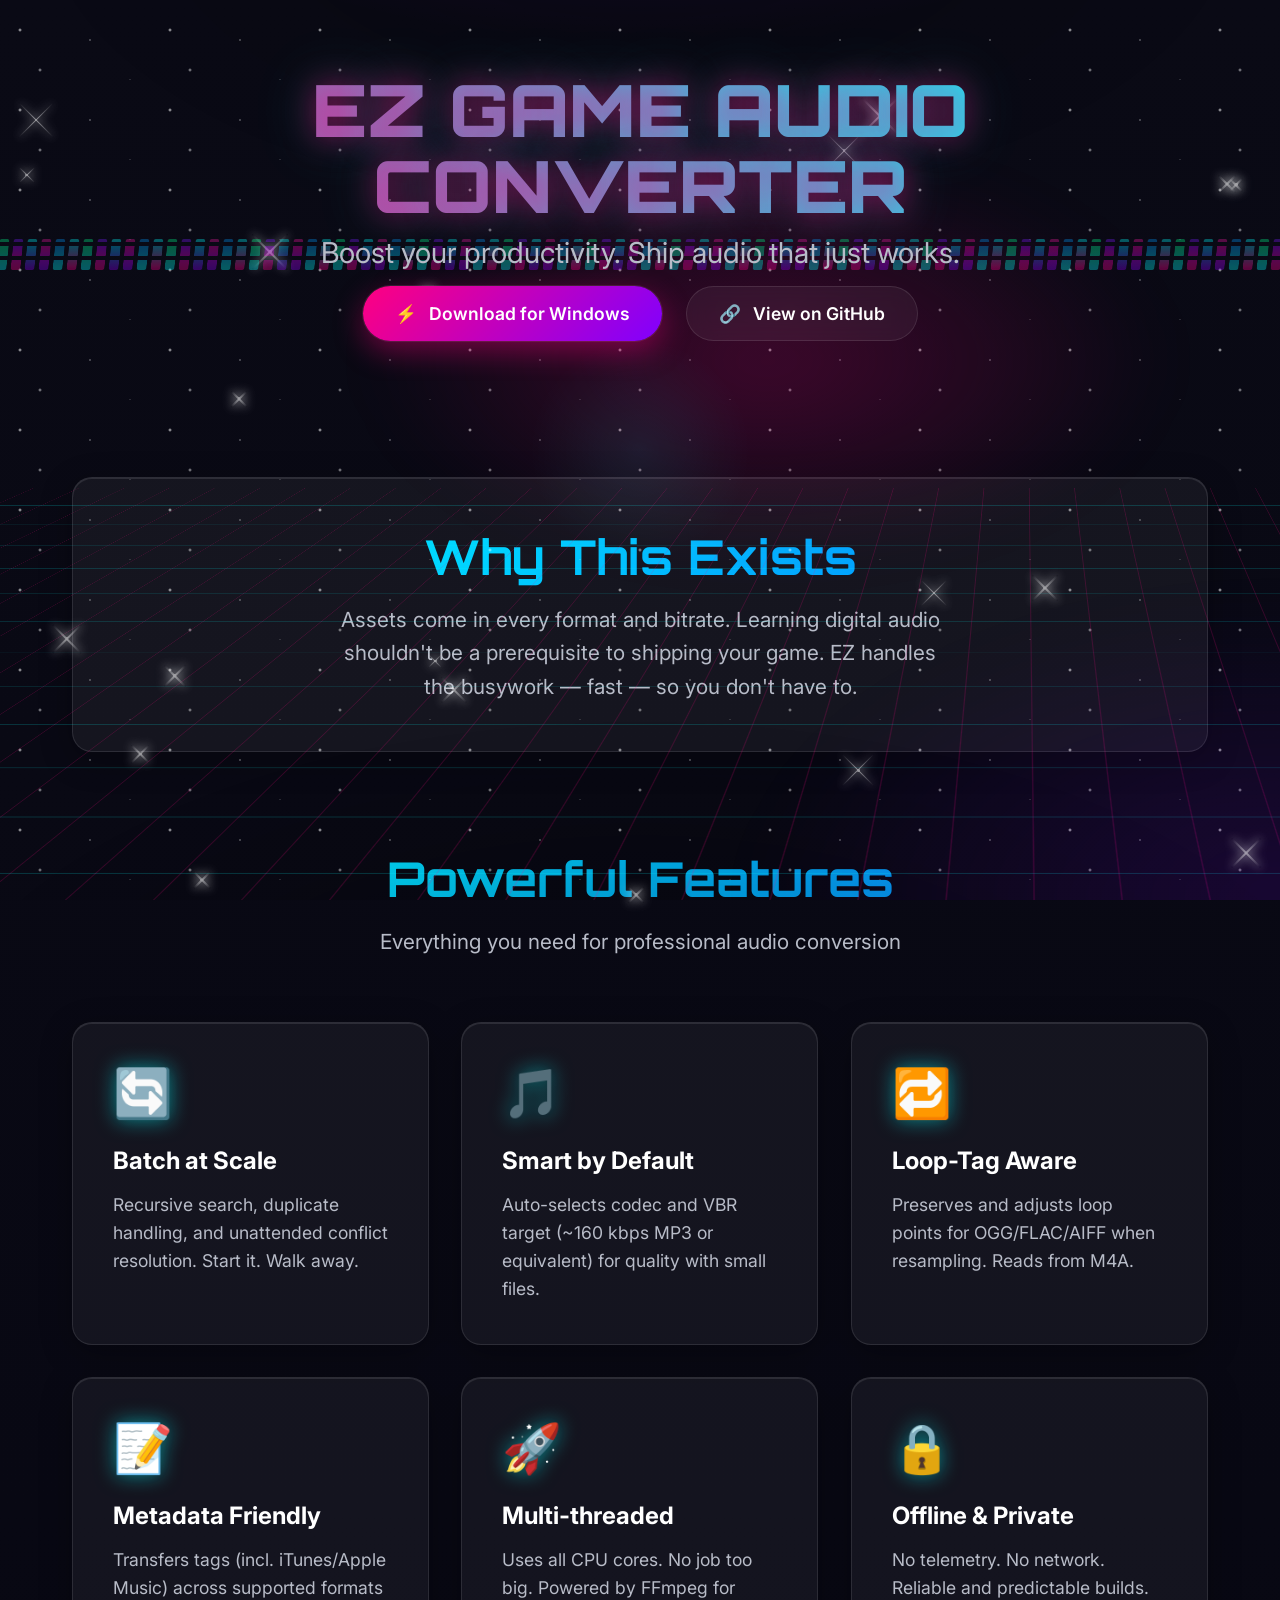
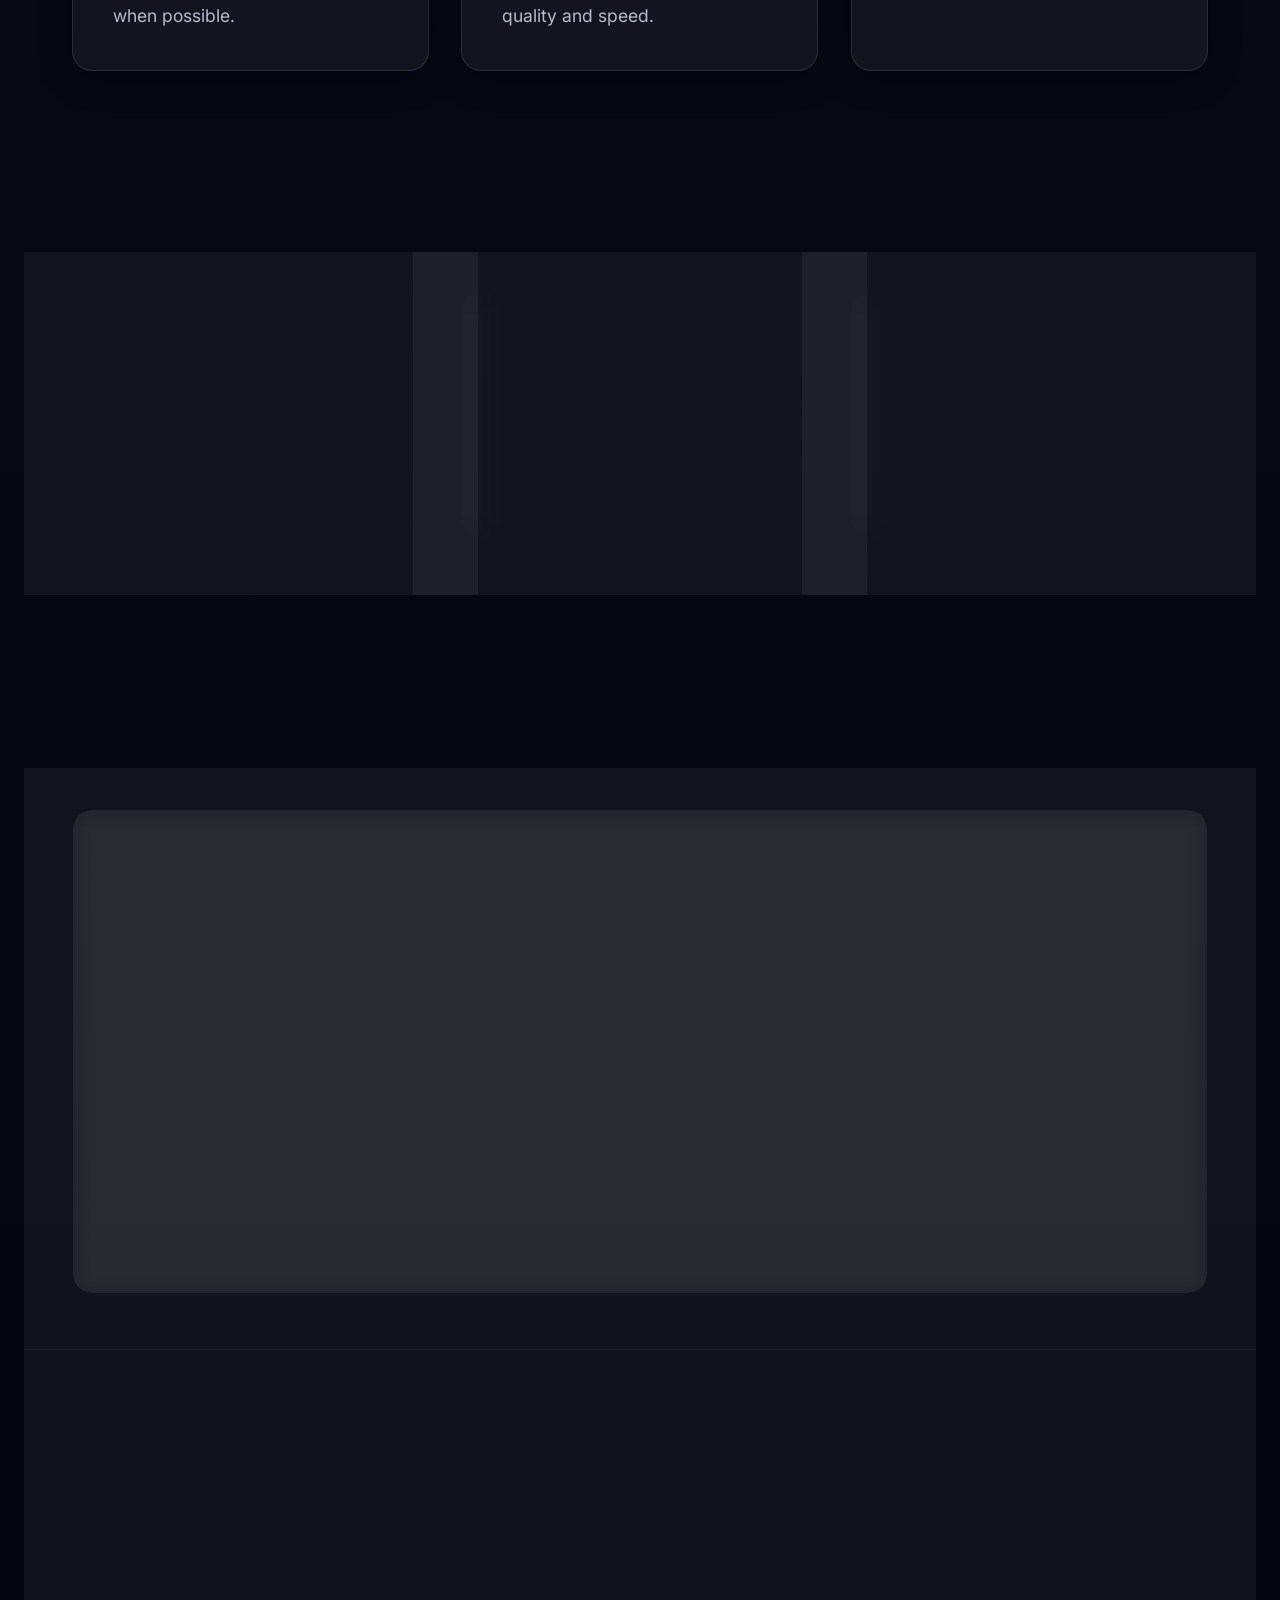
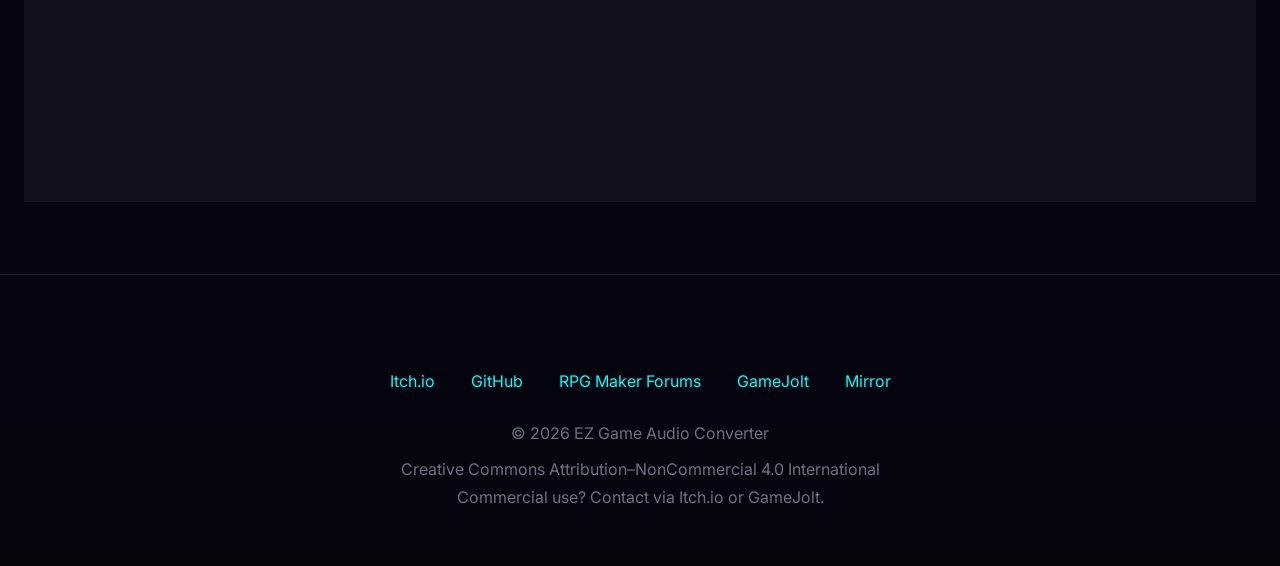
==== index.html @ c4ef1824 "up" ====
<!doctype html>
<html lang="en">
<head>
  <meta charset="utf-8">
  <meta name="viewport" content="width=device-width, initial-scale=1">
  <title>EZ Game Audio Converter — Free, Fast, Offline</title>
  <meta name="description" content="Free, offline audio converter for game devs. Smart codec/bitrate, loop-tag aware, metadata-safe. WAV, MP3, OGG (Opus/Vorbis), FLAC, AIFF, M4A.">
  <meta property="og:title" content="EZ Game Audio Converter">
  <meta property="og:description" content="Fast, offline audio converter with loop-tag and metadata support.">
  <meta property="og:type" content="website">
  <meta property="og:image" content="https://YOUR_USERNAME.github.io/YOUR_REPO/assets/hero.png">
  <meta name="twitter:card" content="summary_large_image">
  <link rel="stylesheet" href="style.css">

</head>
<body>
  <!-- Cosmic Background -->
  <div class="cosmic-bg">
    <div class="stars"></div>
    <div class="grid-lines"></div>
    <div class="aurora"></div>
  </div>

  <!-- Floating Particles -->
  <div class="particles" id="particles"></div>

  <!-- Hero Section -->
  <section class="hero">
    <div class="hero-content">
      <div class="title-wrap">
        <h1 class="logo">EZ GAME AUDIO<br>CONVERTER</h1>
        <p class="tagline">Boost your productivity. Ship audio that just works.</p>
        <div class="eq-bg" aria-hidden="true">
          <span></span><span></span><span></span><span></span><span></span><span></span><span></span>
          <span></span><span></span><span></span><span></span><span></span><span></span><span></span>
          <span></span><span></span><span></span><span></span><span></span><span></span><span></span>
          <span></span><span></span><span></span><span></span><span></span><span></span><span></span>
        </div>
      </div>
      <div class="cta-container">
        <a href="#" class="btn btn-primary"><span>⚡</span>Download for Windows</a>
        <a href="#" class="btn btn-secondary"><span>🔗</span>View on GitHub</a>
      </div>
    </div>
  </section>

  <!-- Main Content -->
  <main class="container">
    <!-- Why Section -->
    <section class="section">
      <div class="glass-container" style="padding: 3rem; text-align: center;">
        <h2 class="section-title">Why This Exists</h2>
        <p class="section-subtitle">Assets come in every format and bitrate. Learning digital audio shouldn't be a prerequisite to shipping your game. EZ handles the busywork — fast — so you don't have to.</p>
      </div>
    </section>

    <!-- Features -->
    <section class="section">
      <div class="section-header">
        <h2 class="section-title">Powerful Features</h2>
        <p class="section-subtitle">Everything you need for professional audio conversion</p>
      </div>
      
      <div class="feature-grid">
        <div class="feature-card glass-container">
          <span class="feature-icon">🔄</span>
          <h3 class="feature-title">Batch at Scale</h3>
          <p class="feature-description">Recursive search, duplicate handling, and unattended conflict resolution. Start it. Walk away.</p>
        </div>
        
        <div class="feature-card glass-container">
          <span class="feature-icon">🎵</span>
          <h3 class="feature-title">Smart by Default</h3>
          <p class="feature-description">Auto-selects codec and VBR target (~160 kbps MP3 or equivalent) for quality with small files.</p>
        </div>
        
        <div class="feature-card glass-container">
          <span class="feature-icon">🔁</span>
          <h3 class="feature-title">Loop-Tag Aware</h3>
          <p class="feature-description">Preserves and adjusts loop points for OGG/FLAC/AIFF when resampling. Reads from M4A.</p>
        </div>
        
        <div class="feature-card glass-container">
          <span class="feature-icon">📝</span>
          <h3 class="feature-title">Metadata Friendly</h3>
          <p class="feature-description">Transfers tags (incl. iTunes/Apple Music) across supported formats when possible.</p>
        </div>
        
        <div class="feature-card glass-container">
          <span class="feature-icon">🚀</span>
          <h3 class="feature-title">Multi-threaded</h3>
          <p class="feature-description">Uses all CPU cores. No job too big. Powered by FFmpeg for quality and speed.</p>
        </div>
        
        <div class="feature-card glass-container">
          <span class="feature-icon">🔒</span>
          <h3 class="feature-title">Offline & Private</h3>
          <p class="feature-description">No telemetry. No network. Reliable and predictable builds.</p>
        </div>
      </div>
    </section>

    <!-- Installation -->
    <section class="section">
      <div class="section-header">
        <h2 class="section-title">Install in 3 Steps</h2>
      </div>
      
      <div class="steps-container">
        <div class="step glass-container">
          <div class="step-number">1</div>
          <h3 class="step-title">Download</h3>
          <p class="step-description">Download the latest release from GitHub.</p>
        </div>
        
        <div class="step glass-container">
          <div class="step-number">2</div>
          <h3 class="step-title">Extract</h3>
          <p class="step-description">Extract <code>EZ-Game-Audio-Converter</code> to your desired location.</p>
        </div>
        
        <div class="step glass-container">
          <div class="step-number">3</div>
          <h3 class="step-title">Run</h3>
          <p class="step-description">Run <code>EZ-Game-Audio.exe</code> and start converting!</p>
        </div>
      </div>
    </section>

    <!-- Compatibility -->
    <section class="section">
      <div class="section-header">
        <h2 class="section-title">Engine Compatibility</h2>
        <p class="section-subtitle">Works with all major game engines</p>
      </div>
      
      <div class="table-container glass-container">
        <table class="compatibility-table">
          <thead>
            <tr><th>Engine</th><th>Supported Formats</th><th>Notes</th></tr>
          </thead>
          <tbody>
            <tr><td><strong>RPG Maker</strong></td><td>MP3, OGG (Opus/Vorbis), WAV, M4A, MIDI</td><td>MV/MZ play Opus; loop tags need plugin</td></tr>
            <tr><td><strong>Unity</strong></td><td>MPEG(1/2/3), OGG Vorbis, AIFF, MOD/IT/S3M/XM</td><td>See Unity documentation for details</td></tr>
            <tr><td><strong>Godot</strong></td><td>WAV, MP3, OGG Vorbis</td><td>Native support, excellent performance</td></tr>
            <tr><td><strong>Unreal</strong></td><td>WAV</td><td>Recommends 44.1k/22.05k sample rates</td></tr>
            <tr><td><strong>Ren'Py</strong></td><td>Opus, Vorbis, MP3/2, FLAC, AIFF/WAV</td><td>Excellent format support</td></tr>
            <tr><td><strong>Game Maker</strong></td><td>OGG Vorbis, MP3, WAV</td><td>Standard audio pipeline</td></tr>
          </tbody>
        </table>
      </div>
    </section>

    <!-- Technical Notes -->
    <section class="section">
      <div class="glass-container" style="padding: 3rem;">
        <h2 class="section-title">Technical Notes</h2>
        <div style="text-align: left; max-width: 800px; margin: 0 auto;">
          <ul style="color: var(--text-secondary); line-height: 1.8; list-style: none; padding: 0;">
            <li style="margin: 1rem 0; padding-left: 2rem; position: relative;"><span style="position: absolute; left: 0; color: var(--neon-cyan);">•</span> M4A uses AAC (lossy). For lossless, use WAV/FLAC.</li>
            <li style="margin: 1rem 0; padding-left: 2rem; position: relative;"><span style="position: absolute; left: 0; color: var(--neon-cyan);">•</span> WAV/AIFF: <code>pcm_s16le</code>. OGG: Vorbis by default; Opus when compatible.</li>
            <li style="margin: 1rem 0; padding-left: 2rem; position: relative;"><span style="position: absolute; left: 0; color: var(--neon-cyan);">•</span> All lossy formats use VBR for optimal quality/size ratio.</li>
            <li style="margin: 1rem 0; padding-left: 2rem; position: relative;"><span style="position: absolute; left: 0; color: var(--neon-cyan);">•</span> Loop tags: OGG/FLAC/AIFF supported. Reads from M4A; cannot write to M4A.</li>
          </ul>
        </div>
      </div>
    </section>
  </main>

  <!-- Footer -->
  <footer class="footer">
    <div class="container">
      <div class="footer-content">
        <div class="footer-links">
          <a href="#">Itch.io</a>
          <a href="#">GitHub</a>
          <a href="#">RPG Maker Forums</a>
          <a href="#">GameJolt</a>
          <a href="#">Mirror</a>
        </div>
        <p>&copy; <span id="year"></span> EZ Game Audio Converter</p>
        <p style="margin-top: 1rem; color: var(--text-muted);">Creative Commons Attribution–NonCommercial 4.0 International</p>
        <p style="margin-top: 0.5rem; color: var(--text-muted);">Commercial use? Contact via Itch.io or GameJolt.</p>
      </div>
    </div>
  </footer>

  <script src="script.js"></script>
</body>
</html>
---- style.css ----
@import url("https://fonts.googleapis.com/css2?family=Orbitron:wght@400;700;900&family=Inter:wght@300;400;500;600;700&display=swap");

:root {
  --bg-primary: #050510;
  --bg-secondary: #0a0a15;
  --bg-tertiary: #0f0f1a;
  --text-primary: #ffffff;
  --text-secondary: #b8bcc8;
  --text-muted: #6b7280;
  --neon-pink: #ff0080;
  --neon-cyan: #00ffff;
  --neon-purple: #8000ff;
  --neon-blue: #0080ff;
  --neon-green: #00ff80;
  --glass-bg: rgba(255, 255, 255, 0.05);
  --glass-border: rgba(255, 255, 255, 0.1);
  --shadow-glow: 0 0 30px rgba(255, 0, 128, 0.3);
  --shadow-intense: 0 0 60px rgba(0, 255, 255, 0.2);
  color-scheme: dark;
}

* {
  box-sizing: border-box;
  margin: 0;
  padding: 0;
}

html,
body {
  font-family: "Inter", -apple-system, BlinkMacSystemFont, sans-serif;
  background: radial-gradient(
      1200px 700px at 50% -10%,
      rgba(128, 0, 255, 0.28),
      transparent 60%
    ),
    radial-gradient(
      1200px 700px at 10% 120%,
      rgba(255, 0, 128, 0.16),
      transparent 60%
    ),
    radial-gradient(
      1000px 600px at 90% 120%,
      rgba(0, 255, 255, 0.18),
      transparent 60%
    ),
    linear-gradient(180deg, var(--bg-secondary), var(--bg-primary));
  color: var(--text-primary);
  overflow-x: hidden;
  scroll-behavior: smooth;
}

/* Star speckle overlay */
body::before {
  content: "";
  position: fixed;
  inset: 0;
  pointer-events: none;
  z-index: 0;
  background-image: radial-gradient(
      1px 1px at 12% 18%,
      rgba(255, 255, 255, 0.12),
      transparent 60%
    ),
    radial-gradient(
      1px 1px at 28% 72%,
      rgba(255, 255, 255, 0.1),
      transparent 60%
    ),
    radial-gradient(
      1px 1px at 44% 30%,
      rgba(255, 255, 255, 0.09),
      transparent 60%
    ),
    radial-gradient(
      1px 1px at 63% 64%,
      rgba(255, 255, 255, 0.1),
      transparent 60%
    ),
    radial-gradient(
      1px 1px at 77% 22%,
      rgba(255, 255, 255, 0.12),
      transparent 60%
    ),
    radial-gradient(
      1px 1px at 86% 78%,
      rgba(255, 255, 255, 0.09),
      transparent 60%
    ),
    radial-gradient(
      1px 1px at 8% 58%,
      rgba(255, 255, 255, 0.09),
      transparent 60%
    ),
    radial-gradient(
      1px 1px at 92% 42%,
      rgba(255, 255, 255, 0.12),
      transparent 60%
    );
  opacity: 0.5;
}

/* Subtle vignette */
body::after {
  content: "";
  position: fixed;
  inset: 0;
  pointer-events: none;
  z-index: 1;
  background: radial-gradient(
      1200px 600px at 50% 120%,
      rgba(0, 0, 0, 0.35),
      transparent 60%
    ),
    radial-gradient(
      1000px 500px at 50% -10%,
      rgba(0, 0, 0, 0.25),
      transparent 60%
    );
}

/* Animated Background System */
.cosmic-bg {
  position: fixed;
  top: 0;
  left: 0;
  width: 100vw;
  height: 100vh;
  z-index: 2;
  overflow: hidden;
  pointer-events: none; /* don't block hover/clicks on content */
}

.stars {
  position: absolute;
  width: 100%;
  height: 100%;
  background: radial-gradient(2px 2px at 20px 30px, #ffffff, transparent),
    radial-gradient(2px 2px at 40px 70px, rgba(255, 255, 255, 0.8), transparent),
    radial-gradient(1px 1px at 90px 40px, #ffffff, transparent),
    radial-gradient(
      1px 1px at 130px 80px,
      rgba(255, 255, 255, 0.6),
      transparent
    ),
    radial-gradient(2px 2px at 160px 30px, #ffffff, transparent);
  background-repeat: repeat;
  background-size: 150px 80px;
  animation: sparkle 20s linear infinite;
  opacity: 0.8;
}

/* Twinkling Stars Layer */
.twinkle-layer {
  position: fixed;
  inset: 0;
  pointer-events: none;
  z-index: 2;
}
.twinkle-star {
  position: absolute;
  width: 2.5px;
  height: 2.5px;
  border-radius: 50%;
  background: rgba(255, 255, 255, 0.9);
  box-shadow: 0 0 10px rgba(255, 255, 255, 0.95),
    0 0 24px rgba(0, 255, 255, 0.75), 0 0 40px rgba(255, 0, 128, 0.35);
  opacity: 0.6;
  animation: twinkle 3.2s ease-in-out infinite alternate;
  filter: drop-shadow(0 0 6px rgba(255, 255, 255, 0.7));
}
.twinkle-star::before,
.twinkle-star::after {
  content: "";
  position: absolute;
  left: 50%;
  top: 50%;
  transform: translate(-50%, -50%) rotate(45deg);
  width: var(--glare-len, 26px);
  height: var(--glare-thick, 1.2px);
  border-radius: 2px;
  background: linear-gradient(
    90deg,
    rgba(255, 255, 255, 0),
    rgba(255, 255, 255, 0.95),
    rgba(255, 255, 255, 0)
  );
  box-shadow: 0 0 8px rgba(255, 255, 255, 0.7);
  pointer-events: none;
}
.twinkle-star::after {
  transform: translate(-50%, -50%) rotate(135deg);
}
/* Comets */
.comet {
  position: fixed;
  left: 0;
  top: 0;
  width: 6px;
  height: 6px;
  border-radius: 50%;
  background: radial-gradient(
    circle,
    rgba(255, 255, 255, 1) 0%,
    rgba(0, 255, 255, 0.95) 50%,
    rgba(255, 255, 255, 0) 70%
  );
  box-shadow: 0 0 18px rgba(0, 255, 255, 0.95), 0 0 34px rgba(255, 0, 128, 0.7);
  filter: blur(0.15px);
  pointer-events: none;
  mix-blend-mode: screen;
  z-index: 3;
  opacity: 0;
  will-change: transform, opacity;
  transform-origin: center center;
}
.comet::after {
  content: "";
  position: absolute;
  right: 100%;
  top: 50%;
  height: 2px;
  width: var(--tail, 240px);
  transform: translateY(-50%);
  background: linear-gradient(
    90deg,
    rgba(255, 255, 255, 0),
    rgba(0, 255, 255, 0.95),
    rgba(255, 0, 128, 0.6),
    rgba(0, 0, 0, 0)
  );
  filter: blur(2px);
}
.comet::before {
  content: "";
  position: absolute;
  right: 100%;
  top: 50%;
  height: 3px;
  width: calc(var(--tail, 240px) * 0.55);
  transform: translateY(-50%);
  background: linear-gradient(
    90deg,
    rgba(255, 255, 255, 0),
    rgba(255, 255, 255, 0.5),
    rgba(0, 255, 255, 0.35),
    rgba(0, 0, 0, 0)
  );
  filter: blur(3px);
}

.grid-lines {
  position: absolute;
  width: 160%;
  height: 140%;
  background-image: linear-gradient(
      rgba(0, 255, 255, 0.18) 1px,
      transparent 1px
    ),
    linear-gradient(90deg, rgba(255, 0, 128, 0.18) 1px, transparent 1px);
  background-size: 60px 60px;
  transform: perspective(1000px) rotateX(60deg) translateY(20%) translateX(-20%);
  animation: grid-flow 30s linear infinite;
  will-change: transform;
}

.aurora {
  position: absolute;
  width: 200%;
  height: 200%;
  background: radial-gradient(
      ellipse 800px 400px at 30% 20%,
      rgba(255, 0, 128, 0.22),
      transparent 50%
    ),
    radial-gradient(
      ellipse 600px 300px at 70% 80%,
      rgba(0, 255, 255, 0.18),
      transparent 50%
    ),
    radial-gradient(
      ellipse 900px 500px at 50% 50%,
      rgba(128, 0, 255, 0.14),
      transparent 60%
    );
  animation: aurora-dance 40s ease-in-out infinite;
  filter: blur(32px);
  will-change: transform;
}

/* Floating Particles */
.particles {
  position: fixed;
  width: 100%;
  height: 100%;
  z-index: -5;
  pointer-events: none;
}
.particle {
  position: absolute;
  width: 4px;
  height: 4px;
  background: var(--neon-cyan);
  border-radius: 50%;
  box-shadow: 0 0 10px var(--neon-cyan);
  animation: float 20s infinite linear;
}
.particle:nth-child(2n) {
  background: var(--neon-pink);
  box-shadow: 0 0 10px var(--neon-pink);
}
.particle:nth-child(3n) {
  background: var(--neon-purple);
  box-shadow: 0 0 10px var(--neon-purple);
}

/* Comets */
.comet {
  position: fixed;
  left: 0;
  top: 0;
  width: 4px;
  height: 4px;
  border-radius: 50%;
  background: radial-gradient(
    circle,
    rgba(255, 255, 255, 1) 0%,
    rgba(0, 255, 255, 0.9) 50%,
    rgba(255, 255, 255, 0) 70%
  );
  box-shadow: 0 0 14px rgba(0, 255, 255, 0.9), 0 0 28px rgba(255, 0, 128, 0.6);
  filter: blur(0.15px);
  pointer-events: none;
  mix-blend-mode: screen;
  z-index: 2;
  opacity: 0;
}
.comet::after {
  content: "";
  position: absolute;
  right: 100%;
  top: 50%;
  height: 2px;
  width: 160px;
  transform: translateY(-50%);
  background: linear-gradient(
    90deg,
    rgba(255, 255, 255, 0),
    rgba(0, 255, 255, 0.9),
    rgba(255, 0, 128, 0.5),
    rgba(0, 0, 0, 0)
  );
  filter: blur(2px);
}

/* Glass Morphism Containers */
.glass-container {
  background: var(--glass-bg);
  backdrop-filter: blur(20px) saturate(180%);
  border: 1px solid var(--glass-border);
  border-radius: 20px;
  box-shadow: 0 8px 32px rgba(0, 0, 0, 0.3),
    inset 0 1px 0 rgba(255, 255, 255, 0.1);
}

/* Hero Section */
.hero {
  position: relative;
  min-height: auto;
  display: flex;
  align-items: center;
  justify-content: center;
  text-align: center;
  overflow: hidden;
  padding: clamp(1.5rem, 4vw, 3rem) 0 1.5rem;
}
.hero-content {
  position: relative;
  z-index: 5;
  max-width: 900px;
  padding: 1rem;
}

.logo {
  font-family: "Orbitron", monospace;
  font-size: clamp(2rem, 7vw, 4.5rem);
  font-weight: 900;
  position: relative;
  background: linear-gradient(
    45deg,
    var(--neon-pink),
    var(--neon-cyan),
    var(--neon-purple)
  );
  background-size: 300% 300%;
  -webkit-background-clip: text;
  background-clip: text;
  -webkit-text-fill-color: transparent;
  animation: gradient-shift 4s ease-in-out infinite;
  text-shadow: 0 0 30px rgba(255, 0, 128, 0.5), 0 0 60px rgba(0, 255, 255, 0.3);
  margin-bottom: 0;
  padding: 0.5rem 1rem;
  line-height: 1.05;
}

/* EQ bars */
.title-wrap {
  position: relative;
  display: inline-block;
  padding: 0;
  isolation: isolate;
}
.title-wrap .logo,
.title-wrap .tagline {
  position: relative;
  z-index: 2;
}
.eq-bg {
  z-index: 1;
}
.eq-bg {
  justify-content: center;
  gap: 4px;
  inset: unset;
  position: absolute;
  left: 50%;
  bottom: 0;
  transform: translateX(-50%);
  width: 100vw;
  height: clamp(80px, 12vw, 140px);
  display: flex;
  align-items: flex-end;
  opacity: 0.33;
  filter: saturate(1.2);
}
.eq-bg::before {
  content: "";
  position: absolute;
  inset: 0;
  pointer-events: none;
  opacity: 0.18;
  mix-blend-mode: screen;
  background: repeating-linear-gradient(
    to top,
    rgba(255, 255, 255, 0.06) 0 2px,
    transparent 2px 6px
  );
}

.eq-bg span {
  flex: 0 0 auto;
  width: 10px;
  height: 22%;
  border-radius: 2px;
  position: relative;
  background: linear-gradient(180deg, var(--neon-cyan), var(--neon-pink));
  box-shadow: 0 0 14px rgba(0, 255, 255, 0.55), 0 0 28px rgba(128, 0, 255, 0.35),
    0 0 42px rgba(255, 0, 128, 0.25);
  -webkit-mask: repeating-linear-gradient(
    to top,
    #000 0 10px,
    transparent 10px 14px
  );
  mask: repeating-linear-gradient(to top, #000 0 10px, transparent 10px 14px);
  transform: skewX(-6deg);
  --dur: 1.25s;
  --delay: 0s;
  --peak: 100%;
  animation: eqBounce var(--dur) ease-in-out infinite;
  animation-delay: var(--delay);
}

/* LED color variety */
.eq-bg span:nth-child(6n + 1) {
  background: linear-gradient(180deg, var(--neon-cyan), var(--neon-purple));
}
.eq-bg span:nth-child(6n + 2) {
  background: linear-gradient(180deg, var(--neon-pink), var(--neon-purple));
}
.eq-bg span:nth-child(6n + 3) {
  background: linear-gradient(180deg, var(--neon-blue), var(--neon-cyan));
}
.eq-bg span:nth-child(6n + 4) {
  background: linear-gradient(180deg, var(--neon-cyan), var(--neon-pink));
}
.eq-bg span:nth-child(6n + 5) {
  background: linear-gradient(180deg, var(--neon-green), var(--neon-cyan));
}
.eq-bg span:nth-child(6n + 6) {
  background: linear-gradient(180deg, var(--neon-purple), var(--neon-pink));
}

/* Speed/peak variation */
.eq-bg span:nth-child(4n + 1) {
  --dur: 1.05s;
  --delay: -0.1s;
  --peak: 92%;
}
.eq-bg span:nth-child(4n + 2) {
  --dur: 1.3s;
  --delay: -0.35s;
  --peak: 100%;
}
.eq-bg span:nth-child(4n + 3) {
  --dur: 1.55s;
  --delay: -0.55s;
  --peak: 82%;
}
.eq-bg span:nth-child(4n + 4) {
  --dur: 1.2s;
  --delay: -0.2s;
  --peak: 110%;
}
.eq-bg span:nth-child(-n + 3),
.eq-bg span:nth-last-child(-n + 3) {
  --peak: 70%;
}

/* Peak LED cap */
.eq-bg span::after {
  content: "";
  position: absolute;
  top: -4px;
  left: 50%;
  transform: translateX(-50%);
  width: 8px;
  height: 4px;
  border-radius: 2px;
  background: #00ffff;
  box-shadow: 0 0 10px #00ffff, 0 0 20px rgba(0, 255, 255, 0.6);
  opacity: 0.9;
}

.tagline {
  font-size: clamp(1.2rem, 3vw, 1.8rem);
  color: var(--text-secondary);
  margin-bottom: 1.25rem;
}
.title-wrap .tagline {
  margin-top: 0.25rem;
  margin-bottom: 0;
}

.cta-container {
  display: flex;
  gap: 1.5rem;
  justify-content: center;
  flex-wrap: wrap;
  margin-top: 1rem;
  margin-bottom: 0;
}

.btn {
  display: inline-flex;
  align-items: center;
  gap: 0.75rem;
  padding: 1rem 2rem;
  border-radius: 50px;
  font-weight: 600;
  text-decoration: none;
  transition: all 0.3s cubic-bezier(0.4, 0, 0.2, 1);
  position: relative;
  overflow: hidden;
  border: none;
  cursor: pointer;
  font-size: 1.1rem;
}
.btn::before {
  content: "";
  position: absolute;
  top: 0;
  left: -100%;
  width: 100%;
  height: 100%;
  background: linear-gradient(
    90deg,
    transparent,
    rgba(255, 255, 255, 0.2),
    transparent
  );
  transition: left 0.5s;
}
.btn:hover::before {
  left: 100%;
}

.btn-primary {
  background: linear-gradient(135deg, var(--neon-pink), var(--neon-purple));
  color: white;
  box-shadow: 0 10px 30px rgba(255, 0, 128, 0.4),
    0 0 0 1px rgba(255, 255, 255, 0.1);
  transform: translateY(0);
}
.btn-primary:hover {
  transform: translateY(-3px) scale(1.05);
  box-shadow: 0 20px 40px rgba(255, 0, 128, 0.6),
    0 0 0 1px rgba(255, 255, 255, 0.2);
}

.btn-secondary {
  background: var(--glass-bg);
  color: var(--text-primary);
  border: 1px solid var(--glass-border);
  backdrop-filter: blur(10px);
}
.btn-secondary:hover {
  transform: translateY(-3px);
  background: rgba(255, 255, 255, 0.1);
  box-shadow: 0 10px 30px rgba(0, 255, 255, 0.3);
}

/* Main Content */
.container {
  max-width: 1200px;
  margin: 0 auto;
  padding: 0 2rem;
}
.section {
  margin: 6rem 0;
  position: relative;
}
.section-header {
  text-align: center;
  margin-bottom: 4rem;
}
.section-title {
  font-family: "Orbitron", monospace;
  font-size: clamp(2rem, 5vw, 3rem);
  font-weight: 700;
  background: linear-gradient(135deg, var(--neon-cyan), var(--neon-blue));
  -webkit-background-clip: text;
  background-clip: text;
  -webkit-text-fill-color: transparent;
  margin-bottom: 1rem;
}
.section-subtitle {
  font-size: 1.3rem;
  color: var(--text-secondary);
  max-width: 600px;
  margin: 0 auto;
  line-height: 1.6;
}

/* Feature Grid */
.feature-grid {
  display: grid;
  grid-template-columns: repeat(auto-fit, minmax(350px, 1fr));
  gap: 2rem;
  margin: 4rem 0;
  perspective: 1000px;
}
.feature-card {
  position: relative;
  padding: 2.5rem;
  transition: all 0.4s cubic-bezier(0.4, 0, 0.2, 1);
  cursor: pointer;
  overflow: hidden;
  transform-style: preserve-3d;
  will-change: transform;
  --rx: 0deg; /* set by JS */
  --ry: 0deg; /* set by JS */
  transform: rotateX(var(--rx)) rotateY(var(--ry));
  transform-origin: center center;
}
.feature-card::before {
  content: "";
  position: absolute;
  top: 0;
  left: 0;
  right: 0;
  bottom: 0;
  background: linear-gradient(
    135deg,
    rgba(255, 0, 128, 0.1),
    rgba(0, 255, 255, 0.1)
  );
  opacity: 0;
  transition: opacity 0.3s ease;
  z-index: -1;
}
.feature-card:hover::before {
  opacity: 1;
}
.feature-card:hover {
  transform: rotateX(var(--rx)) rotateY(var(--ry)) translateY(-10px) scale(1.02);
  box-shadow: 0 20px 40px rgba(0, 0, 0, 0.4), 0 0 30px rgba(255, 0, 128, 0.3);
}
.feature-icon {
  font-size: 3rem;
  margin-bottom: 1.5rem;
  display: block;
  filter: drop-shadow(0 0 10px rgba(0, 255, 255, 0.5));
}
.feature-title {
  font-size: 1.5rem;
  font-weight: 700;
  margin-bottom: 1rem;
  color: var(--text-primary);
}
.feature-description {
  color: var(--text-secondary);
  line-height: 1.6;
  font-size: 1.1rem;
}

/* Installation Steps */
.steps-container {
  display: grid;
  grid-template-columns: repeat(auto-fit, minmax(300px, 1fr));
  gap: 2rem;
  margin: 4rem 0;
}
.step {
  position: relative;
  padding: 2rem;
  text-align: center;
}
.step-number {
  display: inline-flex;
  align-items: center;
  justify-content: center;
  width: 60px;
  height: 60px;
  border-radius: 50%;
  background: linear-gradient(135deg, var(--neon-purple), var(--neon-pink));
  color: white;
  font-size: 1.5rem;
  font-weight: 700;
  margin-bottom: 1.5rem;
  box-shadow: 0 0 20px rgba(128, 0, 255, 0.5);
}
.step-title {
  font-size: 1.3rem;
  font-weight: 600;
  margin-bottom: 1rem;
  color: var(--text-primary);
}
.step-description {
  color: var(--text-secondary);
  line-height: 1.6;
}

/* Compatibility Table */
.table-container {
  margin: 4rem 0;
  overflow: hidden;
  border-radius: 20px;
}
.compatibility-table {
  width: 100%;
  border-collapse: collapse;
  background: var(--glass-bg);
  backdrop-filter: blur(10px);
}
.compatibility-table th,
.compatibility-table td {
  padding: 1.5rem;
  text-align: left;
  border-bottom: 1px solid rgba(255, 255, 255, 0.1);
}
.compatibility-table th {
  background: linear-gradient(
    135deg,
    rgba(255, 0, 128, 0.2),
    rgba(0, 255, 255, 0.2)
  );
  font-weight: 700;
  color: var(--text-primary);
}
.compatibility-table td {
  color: var(--text-secondary);
}
.compatibility-table tr:hover {
  background: rgba(255, 255, 255, 0.05);
}

/* Code Blocks */
code {
  background: linear-gradient(
    135deg,
    rgba(255, 0, 128, 0.1),
    rgba(128, 0, 255, 0.1)
  );
  color: var(--neon-cyan);
  padding: 0.3rem 0.6rem;
  border-radius: 8px;
  font-family: "JetBrains Mono", "Fira Code", monospace;
  border: 1px solid rgba(0, 255, 255, 0.2);
  box-shadow: 0 0 10px rgba(0, 255, 255, 0.1);
}

/* Footer */
.footer {
  margin-top: 8rem;
  padding: 4rem 0;
  text-align: center;
  border-top: 1px solid rgba(255, 255, 255, 0.1);
  background: linear-gradient(180deg, transparent, rgba(0, 0, 0, 0.3));
}
.footer-content {
  color: var(--text-muted);
}
.footer-links {
  margin: 2rem 0;
}
.footer-links a {
  color: var(--neon-cyan);
  text-decoration: none;
  margin: 0 1rem;
  transition: all 0.3s ease;
}
.footer-links a:hover {
  color: var(--neon-pink);
  text-shadow: 0 0 10px var(--neon-pink);
}

/* Animations */
@keyframes sparkle {
  0% {
    transform: translateY(0) translateX(0);
  }
  100% {
    transform: translateY(-100px) translateX(-50px);
  }
}

@keyframes twinkle {
  0% {
    opacity: 0.2;
    transform: scale(0.8);
    filter: drop-shadow(0 0 0px rgba(255, 255, 255, 0.3));
  }
  50% {
    opacity: 0.9;
    transform: scale(1.6);
    filter: drop-shadow(0 0 8px rgba(255, 255, 255, 0.9));
  }
  100% {
    opacity: 0.3;
    transform: scale(1);
    filter: drop-shadow(0 0 2px rgba(255, 255, 255, 0.5));
  }
}

@keyframes comet-fade {
  0% {
    opacity: 0;
  }
  10% {
    opacity: 1;
  }
  90% {
    opacity: 1;
  }
  100% {
    opacity: 0;
  }
}

@keyframes grid-flow {
  0% {
    transform: perspective(1000px) rotateX(60deg) translateY(20%)
      translateX(-20%) translateZ(0);
  }
  100% {
    transform: perspective(1000px) rotateX(60deg) translateY(20%)
      translateX(-20%) translateZ(200px);
  }
}

@keyframes aurora-dance {
  0%,
  100% {
    transform: rotate(0deg) scale(1);
  }
  33% {
    transform: rotate(1deg) scale(1.1);
  }
  66% {
    transform: rotate(-1deg) scale(0.9);
  }
}

@keyframes float {
  0% {
    transform: translateY(100vh) translateX(0) rotate(0deg);
    opacity: 0;
  }
  10% {
    opacity: 1;
  }
  90% {
    opacity: 1;
  }
  100% {
    transform: translateY(-100px) translateX(50px) rotate(360deg);
    opacity: 0;
  }
}

@keyframes eqBounce {
  0% {
    height: 18%;
  }
  50% {
    height: var(--peak);
  }
  100% {
    height: 18%;
  }
}

@keyframes gradient-shift {
  0%,
  100% {
    background-position: 0% 50%;
  }
  50% {
    background-position: 100% 50%;
  }
}

@keyframes fadeInUp {
  from {
    opacity: 0;
    transform: translateY(30px);
  }
  to {
    opacity: 1;
    transform: translateY(0);
  }
}

.animate-on-scroll {
  animation: fadeInUp 0.8s ease-out forwards;
}

/* Responsive Design */
@media (max-width: 768px) {
  .feature-grid {
    grid-template-columns: 1fr;
  }
  .cta-container {
    flex-direction: column;
    align-items: center;
  }
  .btn {
    width: 100%;
    max-width: 300px;
  }
  .compatibility-table th,
  .compatibility-table td {
    padding: 1rem 0.5rem;
    font-size: 0.9rem;
  }
}

/* Reduced Motion */
@media (prefers-reduced-motion: reduce) {
  .stars,
  .grid-lines,
  .aurora,
  .particle {
    animation: none;
  }
  .btn::before {
    display: none;
  }
  .eq-bg span {
    animation: none;
    height: 50%;
  }
}
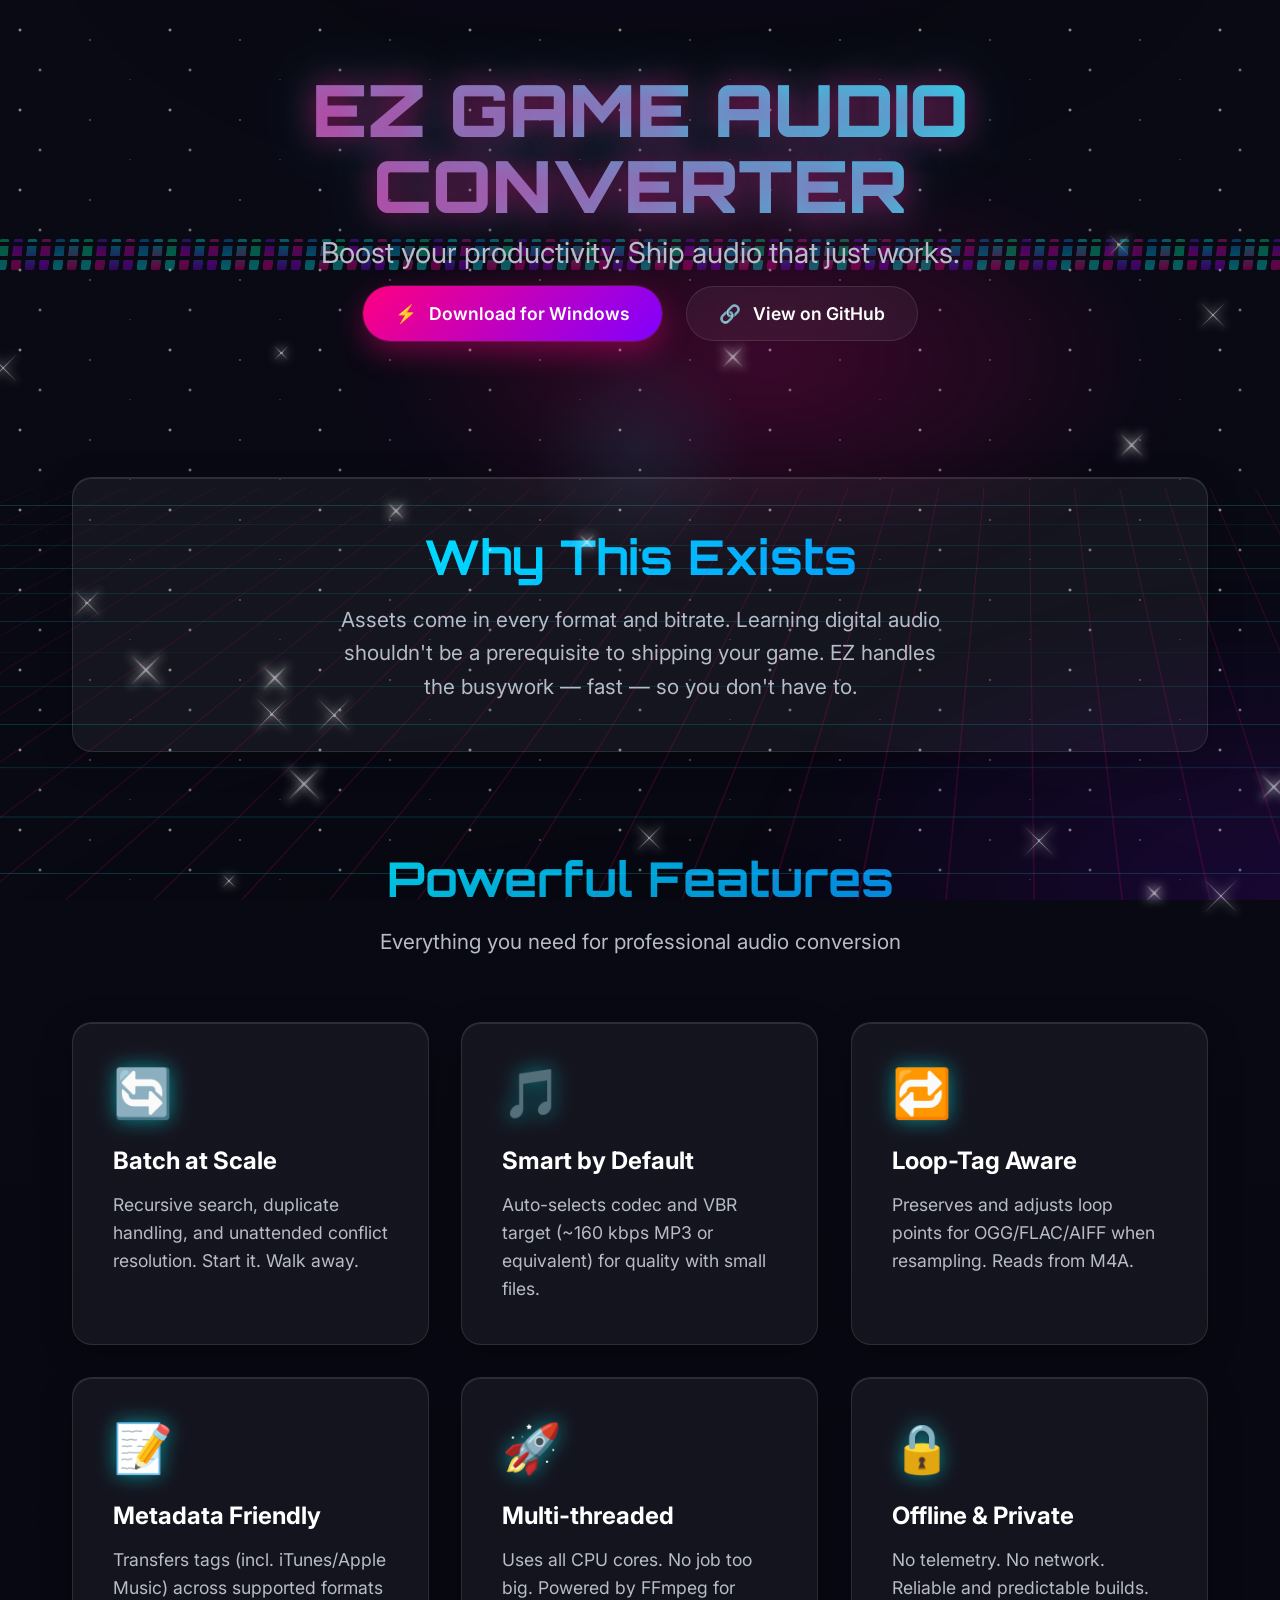
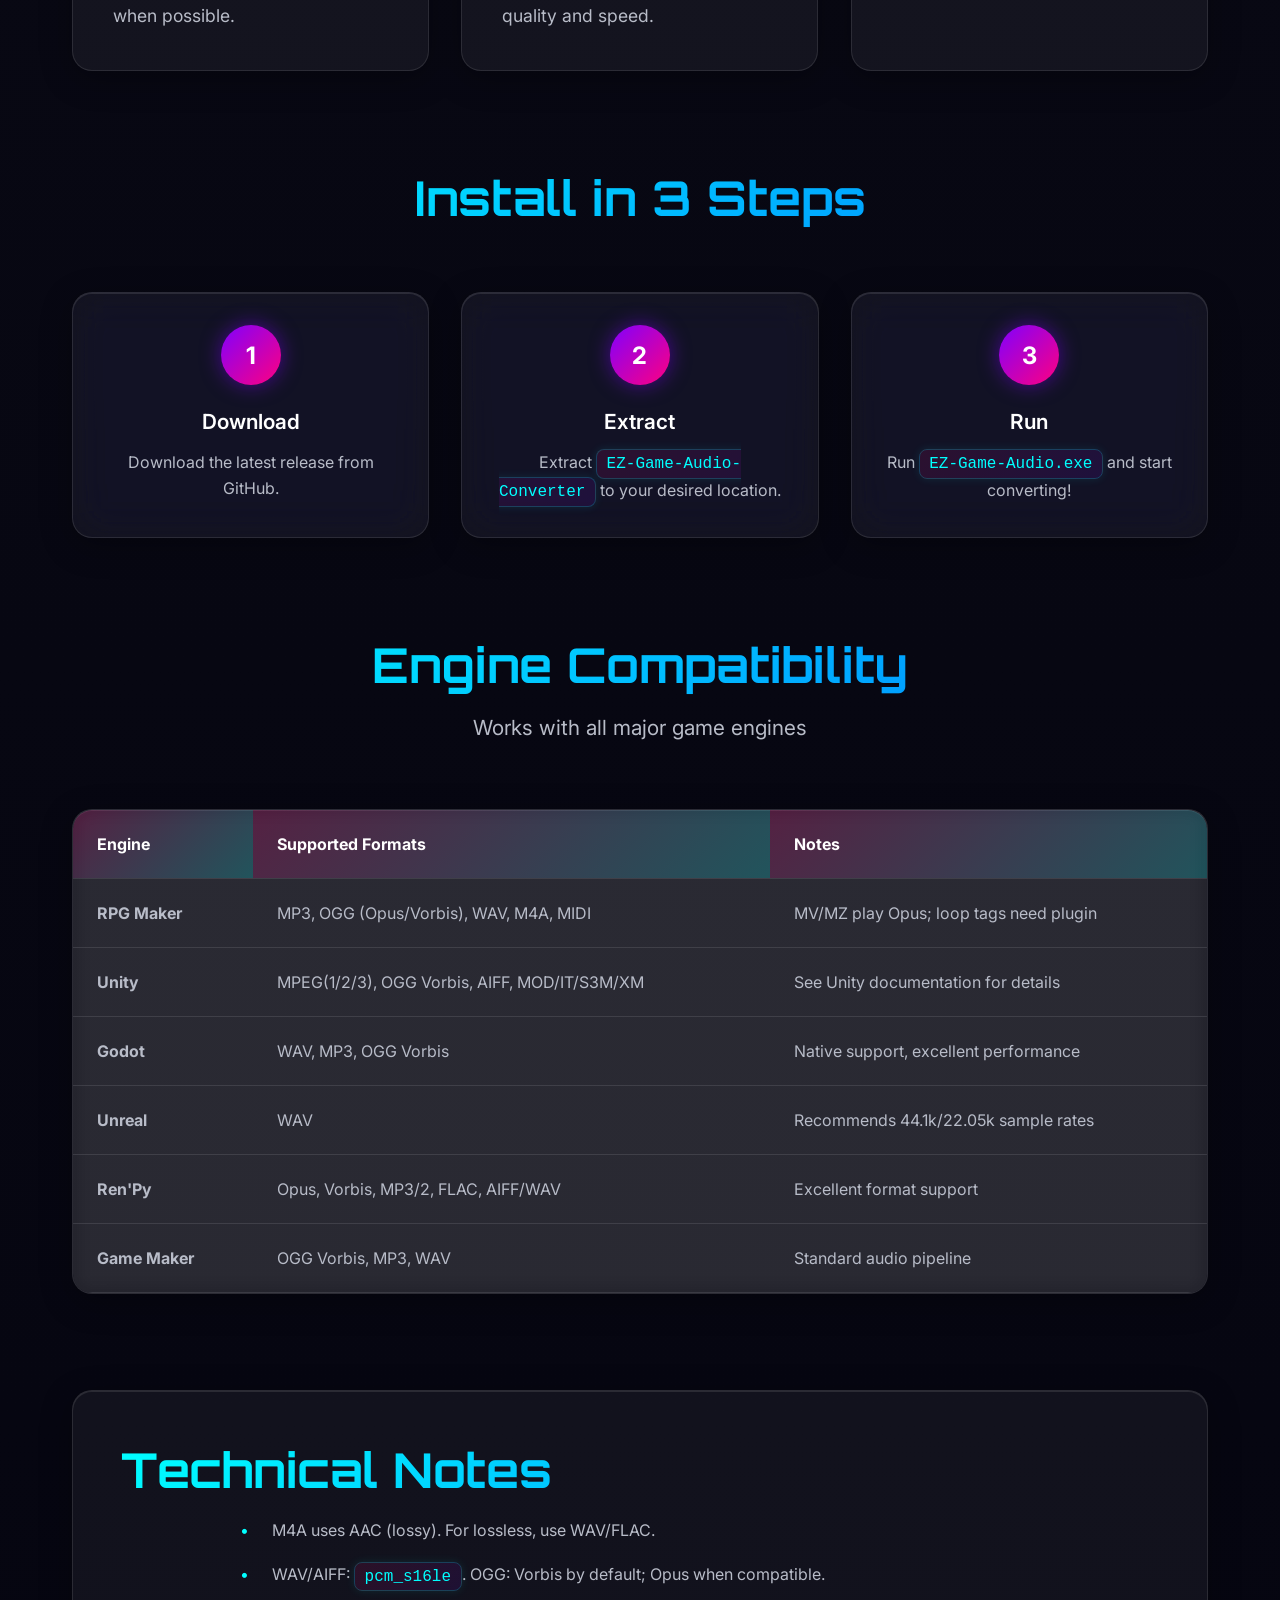
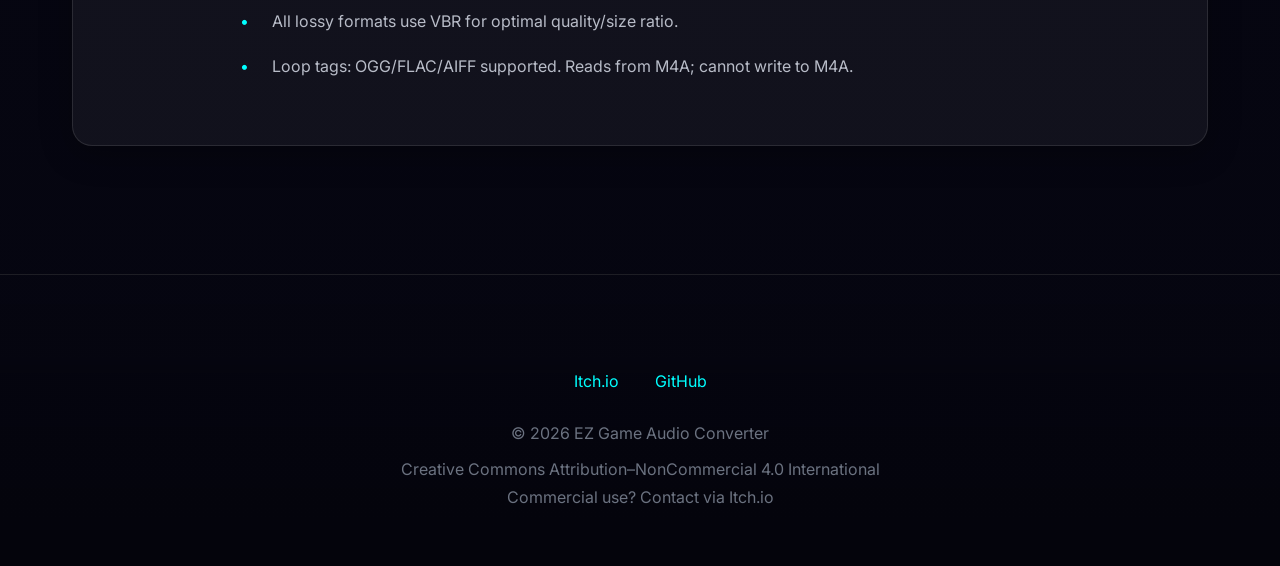
==== commit aa8a7f53: "links" ====
--- a/index.html
+++ b/index.html
@@ -8,7 +8,7 @@
   <meta property="og:title" content="EZ Game Audio Converter">
   <meta property="og:description" content="Fast, offline audio converter with loop-tag and metadata support.">
   <meta property="og:type" content="website">
-  <meta property="og:image" content="https://YOUR_USERNAME.github.io/YOUR_REPO/assets/hero.png">
+  <!-- No external hero assets; omit og:image to avoid broken references -->
   <meta name="twitter:card" content="summary_large_image">
   <link rel="stylesheet" href="style.css">
 
@@ -38,8 +38,8 @@
         </div>
       </div>
       <div class="cta-container">
-        <a href="#" class="btn btn-primary"><span>⚡</span>Download for Windows</a>
-        <a href="#" class="btn btn-secondary"><span>🔗</span>View on GitHub</a>
+  <a href="https://github.com/SpaceFoon/Ez-Game-Audio-Conversion/releases" class="btn btn-primary" target="_blank" rel="noopener noreferrer"><span>⚡</span>Download for Windows</a>
+  <a href="https://github.com/SpaceFoon/Ez-Game-Audio-Conversion" class="btn btn-secondary" target="_blank" rel="noopener noreferrer"><span>🔗</span>View on GitHub</a>
       </div>
     </div>
   </section>
@@ -172,15 +172,15 @@
     <div class="container">
       <div class="footer-content">
         <div class="footer-links">
-          <a href="#">Itch.io</a>
-          <a href="#">GitHub</a>
-          <a href="#">RPG Maker Forums</a>
+          <a href="https://spacefoon.itch.io/ez-game-audio-format-conversion">Itch.io</a>
+          <a href="https://github.com/SpaceFoon/Ez-Game-Audio-Conversion" target="_blank" rel="noopener noreferrer">GitHub</a>
+          <!-- <a href="#">RPG Maker Forums</a>
           <a href="#">GameJolt</a>
-          <a href="#">Mirror</a>
+          <a href="#">Mirror</a> -->
         </div>
         <p>&copy; <span id="year"></span> EZ Game Audio Converter</p>
         <p style="margin-top: 1rem; color: var(--text-muted);">Creative Commons Attribution–NonCommercial 4.0 International</p>
-        <p style="margin-top: 0.5rem; color: var(--text-muted);">Commercial use? Contact via Itch.io or GameJolt.</p>
+        <p style="margin-top: 0.5rem; color: var(--text-muted);">Commercial use? Contact via Itch.io</p>
       </div>
     </div>
   </footer>
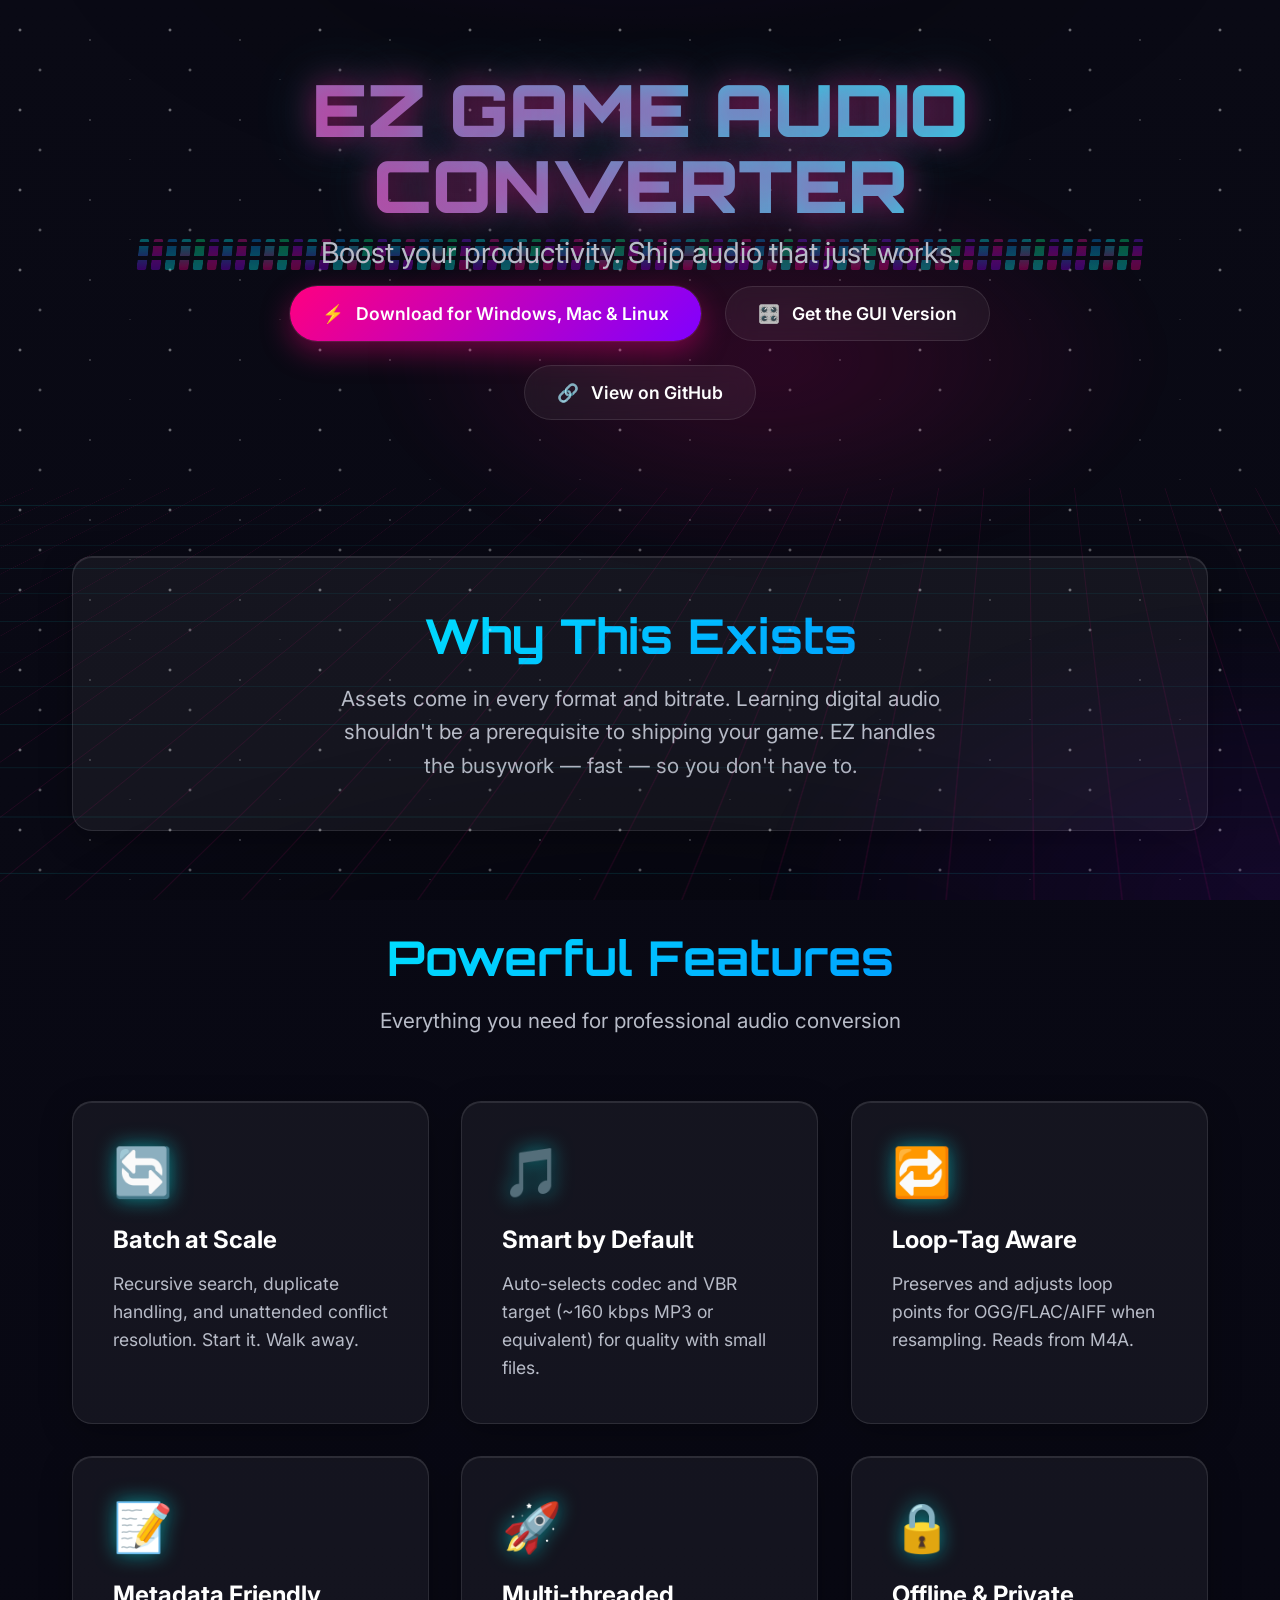
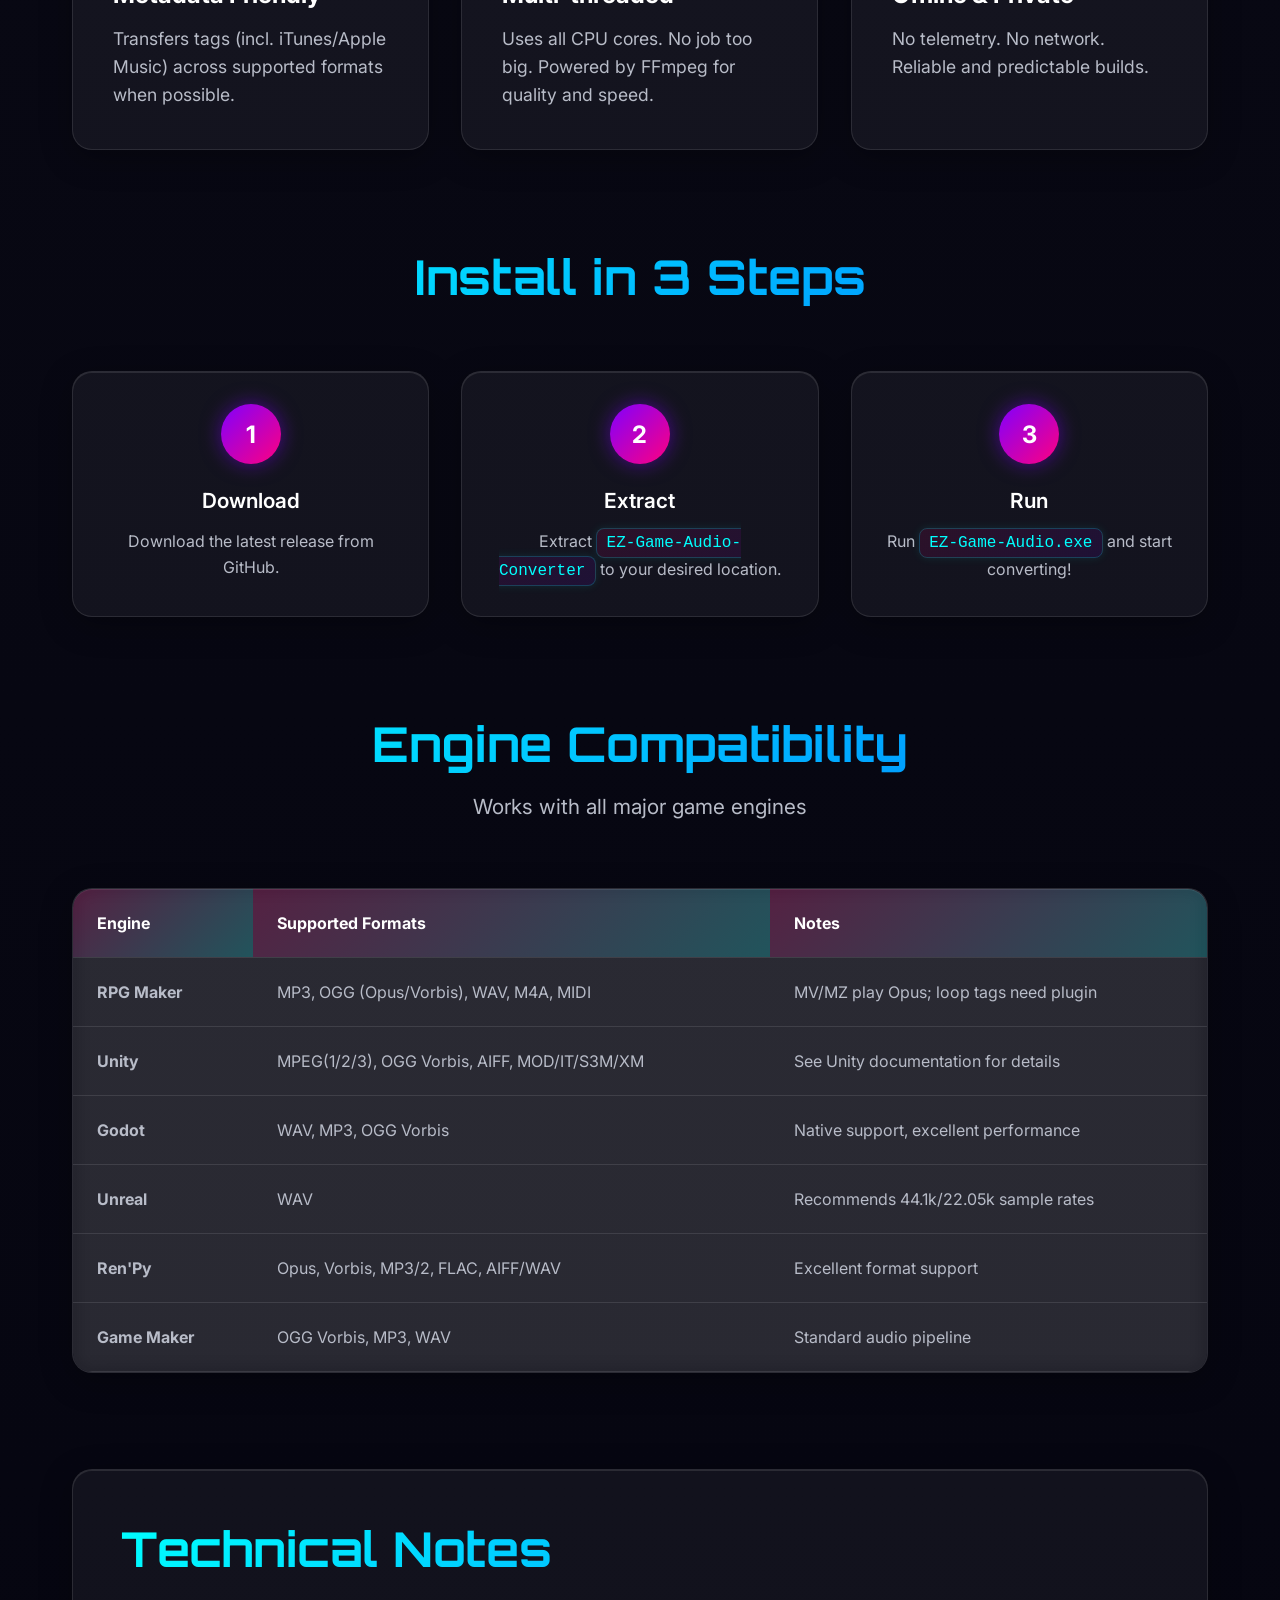
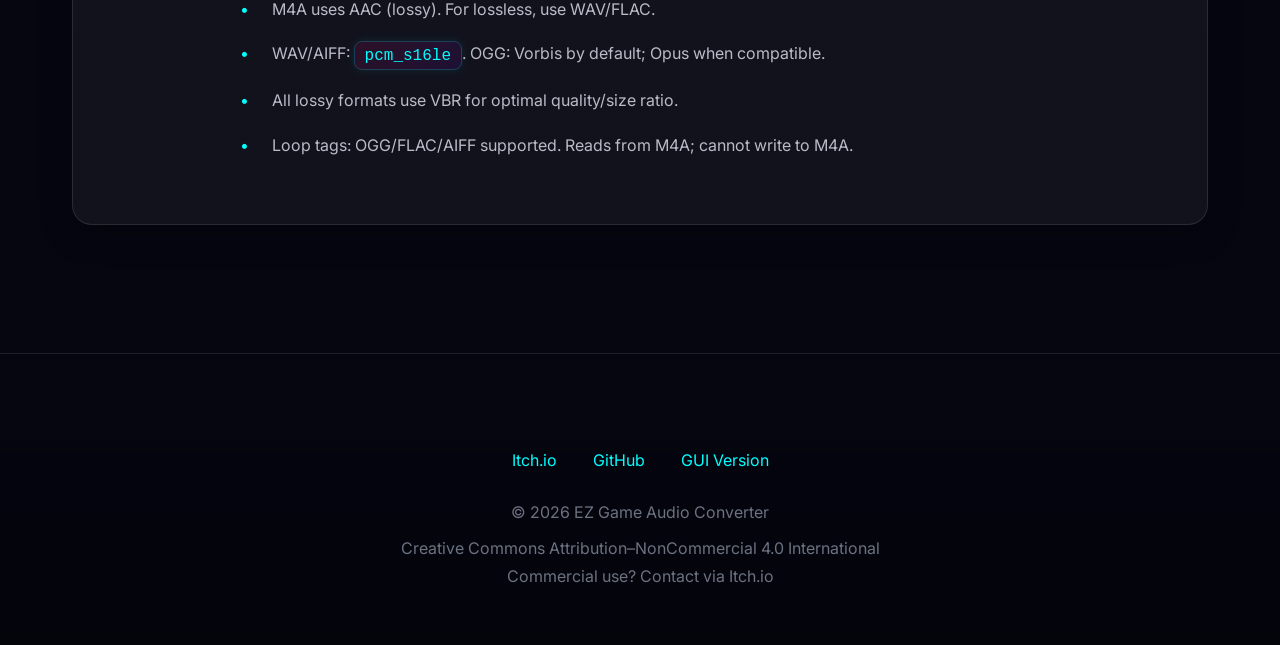
==== commit c33af819: "Link the GUI version at ezaudioconverter.com and list all platforms Co-Authored-By: Claude Opus 5.5 " ====
--- a/index.html
+++ b/index.html
@@ -38,7 +38,8 @@
         </div>
       </div>
       <div class="cta-container">
-  <a href="https://github.com/SpaceFoon/Ez-Game-Audio-Conversion/releases" class="btn btn-primary" target="_blank" rel="noopener noreferrer"><span>⚡</span>Download for Windows</a>
+  <a href="https://github.com/SpaceFoon/Ez-Game-Audio-Conversion/releases" class="btn btn-primary" target="_blank" rel="noopener noreferrer"><span>⚡</span>Download for Windows, Mac &amp; Linux</a>
+  <a href="https://ezaudioconverter.com" class="btn btn-secondary" target="_blank" rel="noopener noreferrer"><span>🎛️</span>Get the GUI Version</a>
   <a href="https://github.com/SpaceFoon/Ez-Game-Audio-Conversion" class="btn btn-secondary" target="_blank" rel="noopener noreferrer"><span>🔗</span>View on GitHub</a>
       </div>
     </div>
@@ -174,6 +175,7 @@
         <div class="footer-links">
           <a href="https://spacefoon.itch.io/ez-game-audio-format-conversion">Itch.io</a>
           <a href="https://github.com/SpaceFoon/Ez-Game-Audio-Conversion" target="_blank" rel="noopener noreferrer">GitHub</a>
+          <a href="https://ezaudioconverter.com" target="_blank" rel="noopener noreferrer">GUI Version</a>
           <!-- <a href="#">RPG Maker Forums</a>
           <a href="#">GameJolt</a>
           <a href="#">Mirror</a> -->
